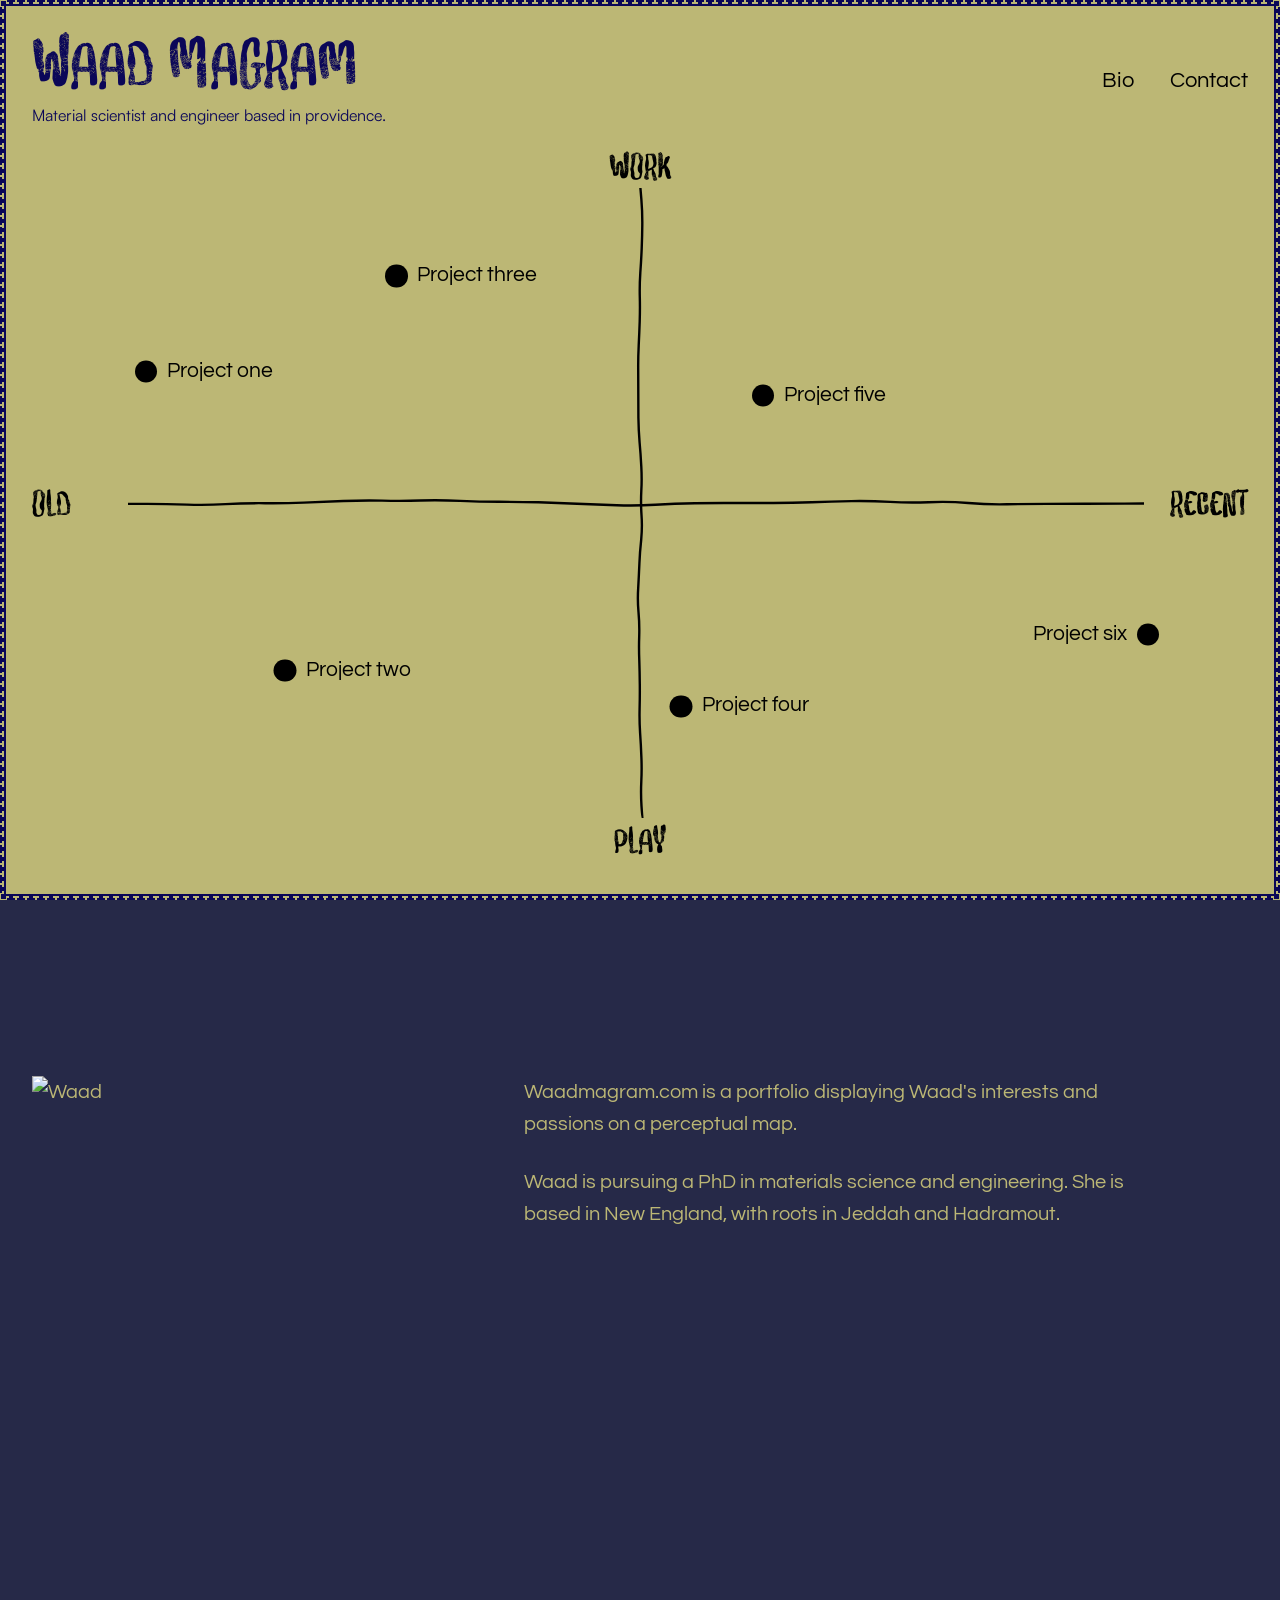
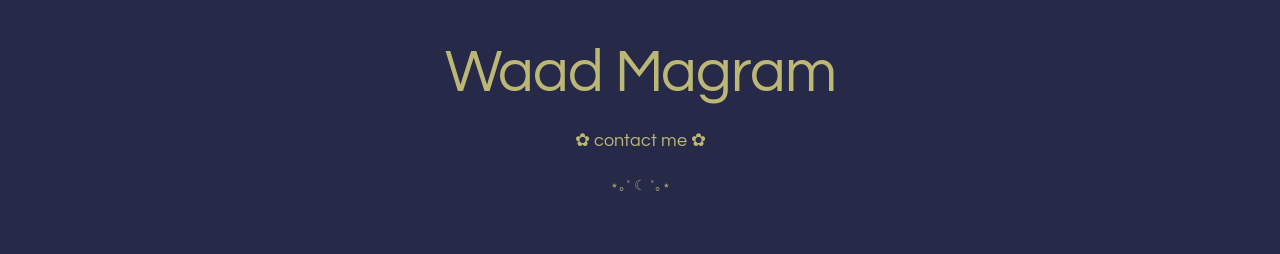
==== index.html @ c4f7b76b "Add files via upload" ====
<!DOCTYPE html>
<html lang="en">
<head>
  <meta charset="utf-8">
  <meta name="viewport" content="width=device-width, initial-scale=1">
  <title>Waad Magram</title>
  <meta name="description" content="Material scientist and engineer based in Providence.">
  <meta name="robots" content="noindex, nofollow">

  <link rel="preconnect" href="https://fonts.googleapis.com">
  <link rel="preconnect" href="https://fonts.gstatic.com" crossorigin>
  <link href="https://fonts.googleapis.com/css2?family=Questrial&display=swap" rel="stylesheet">
  <link rel="stylesheet" href="style.css">
</head>

<body>

  <!-- top -->
  <section class="main" id="top">
    <header>
      <div class="wrap">
        <div>
          <a class="brand" href="#top">Waad Magram</a>
          <p class="tagline">Material scientist and engineer based in providence.</p>
        </div>
        <nav aria-label="Main">
          <a href="#bio">Bio</a>
          <a href="#contact">Contact</a>
        </nav>
      </div>
    </header>

    <div class="wrap chart-wrap">
      <div class="chart" role="group" aria-label="Projects plotted by year and type">
        <span class="axis-label top" aria-hidden="true">work</span>
        <span class="axis-label bottom" aria-hidden="true">play</span>
        <span class="axis-label left" aria-hidden="true">old</span>
        <span class="axis-label right" aria-hidden="true">recent</span>

        <div class="field">
          <!-- x: 0% left, 100% right. y: 0% bottom, 100% top. "flip" puts the label on the left. -->
          <a class="point" href="projects/project-1.html" style="--x: 6%;  --y: 72%;"><span>Project one</span></a>
          <a class="point" href="projects/project-2.html" style="--x: 20%; --y: 22%;"><span>Project two</span></a>
          <a class="point" href="projects/project-3.html" style="--x: 32%; --y: 88%;"><span>Project three</span></a>
          <a class="point" href="projects/project-4.html" style="--x: 60%; --y: 16%;"><span>Project four</span></a>
          <a class="point" href="projects/project-5.html" style="--x: 68%; --y: 68%;"><span>Project five</span></a>
          <a class="point flip" href="projects/project-6.html" style="--x: 96%; --y: 28%;"><span>Project six</span></a>
        </div>
      </div>
    </div>
  </section>

  <!-- bottom -->
  <section class="bio" id="bio">
    <div class="wrap bio-grid">
      <figure>
        <img src="images/portrait-dither.png" alt="Waad">
      </figure>

      <div class="bio-text">
        <p>Waadmagram.com is a portfolio displaying Waad's interests and passions on a perceptual map.</p>
        <p>Waad is pursuing a PhD in materials science and engineering. She is based in New England, with roots in Jeddah and Hadramout.</p>
      </div>
    </div>

    <footer id="contact">
      <p class="sign">Waad Magram</p>
      <p class="contact"><a href="mailto:you@example.com">✿ contact me ✿</a></p>
      <p class="sparkle" aria-hidden="true">⋆｡˚ ☾ ˚｡⋆</p>
    </footer>
  </section>


  <!-- ========== PROJECT BOX ==========
       Each project lives in its own file in the projects folder (projects/project-1.html ...).
       Clicking a point on the map opens that file inside this box. -->
  <dialog class="project-box" id="project-box" aria-label="Project">
    <iframe id="project-frame" title="Project"></iframe>
  </dialog>

  <script>
    const box = document.getElementById('project-box');
    const frame = document.getElementById('project-frame');

    document.querySelectorAll('.point').forEach(link => {
      link.addEventListener('click', e => {
        e.preventDefault();
        frame.src = link.getAttribute('href');
        box.showModal();
      });
    });

    /* close: the x inside the project page, the dark area outside, or Esc */
    window.addEventListener('message', e => { if (e.data === 'close-project') box.close(); });
    box.addEventListener('click', e => { if (e.target === box) box.close(); });
    box.addEventListener('close', () => { frame.src = 'about:blank'; });
  </script>
</body>
</html>
---- style.css ----
/* tagline font: Satoshi (Indian Type Foundry, free via Fontshare) */
@font-face {
  font-family: "Satoshi";
  src: url("fonts/Satoshi-Regular.otf") format("opentype");
  font-display: swap;
}

/* Waad's name font: Artsy Night (Eko Bimantara) */
@font-face {
  font-family: "Artsy Night";
  src: url("fonts/ArtsyNight.otf") format("opentype");
  font-display: swap;
}

:root {
  --paper: #bcb775;   /* notebook green */
  --navy:  #0b0758;   /* border */
  --bio-navy: #262948; /* bottom section */
  --ink:   #000000;   /* text, axes, dots */
  --black: #000000;   /* bio background */
  --bio-text: #bcb775;

  --font: "Questrial", "Helvetica Neue", Arial, sans-serif;
}

*, *::before, *::after { box-sizing: border-box; }
html { scroll-behavior: smooth; }

body {
  margin: 0;
  background: var(--black);
  color: var(--bio-text);
  font-family: var(--font);
  font-size: 1.25rem;
  line-height: 1.6;
  -webkit-font-smoothing: antialiased;
}

a { color: inherit; text-underline-offset: 0.2em; }
:focus-visible { outline: 3px solid currentColor; outline-offset: 4px; }

.wrap { width: min(100% - 3rem, 76rem); margin: 0 auto; }


/* top: green notebook paper */

.main {
  color: var(--ink);
  min-height: 100vh;
  min-height: 100svh;
  display: flex;
  flex-direction: column;

  background: var(--paper);

  /* stitched navy border (delete these two lines for no border) */
  border: 6px solid var(--navy);
  border-image: url("data:image/svg+xml,%3Csvg xmlns='http://www.w3.org/2000/svg' width='22' height='22' fill='%230b0758'%3E%3Crect x='7' y='0' width='8' height='2'/%3E%3Crect x='9' y='2' width='4' height='2'/%3E%3Crect x='6' y='4' width='10' height='2'/%3E%3Crect x='7' y='20' width='8' height='2'/%3E%3Crect x='9' y='18' width='4' height='2'/%3E%3Crect x='6' y='16' width='10' height='2'/%3E%3Crect x='0' y='7' width='2' height='8'/%3E%3Crect x='2' y='9' width='2' height='4'/%3E%3Crect x='4' y='6' width='2' height='10'/%3E%3Crect x='20' y='7' width='2' height='8'/%3E%3Crect x='18' y='9' width='2' height='4'/%3E%3Crect x='16' y='6' width='2' height='10'/%3E%3Crect x='1' y='1' width='5' height='5'/%3E%3Crect x='16' y='1' width='5' height='5'/%3E%3Crect x='1' y='16' width='5' height='5'/%3E%3Crect x='16' y='16' width='5' height='5'/%3E%3C/svg%3E") 6 round;
}

header { padding: 1.75rem 0 1rem; }
header .wrap {
  display: flex;
  justify-content: space-between;
  align-items: baseline;
  flex-wrap: wrap;
  gap: 1.5rem;
}

.brand { font-size: 2.75rem; line-height: 1.1; letter-spacing: -0.01em; text-decoration: none; }
.tagline { margin: 0.35rem 0 0; font-size: 1rem; }

nav { display: flex; gap: 2.25rem; font-size: 1.375rem; }
nav a { text-decoration: none; }
nav a:hover { text-decoration: underline; }

.chart-wrap { flex: 1; display: flex; padding: 0.5rem 0 2.5rem; }
.chart { position: relative; flex: 1; min-height: 32rem; }

/* the two axes */
.chart::before,
.chart::after {
  content: "";
  position: absolute;
  background: var(--ink);
}
.chart::before { left: 6rem; right: 6.5rem; top: 50%; height: 2px; margin-top: -1px; }
.chart::after  { top: 2.25rem; bottom: 2.25rem; left: 50%; width: 2px; margin-left: -1px; }

.axis-label {
  position: absolute;
  font-size: 1.5rem;
  line-height: 1;
  -webkit-text-stroke: 0.5px currentColor;   /* makes them look bold */
}
.axis-label.top    { top: 0;    left: 50%; transform: translateX(-50%); }
.axis-label.bottom { bottom: 0; left: 50%; transform: translateX(-50%); }
.axis-label.left   { left: 0;   top: 50%;  transform: translateY(-50%); }
.axis-label.right  { right: 0;  top: 50%;  transform: translateY(-50%); }

.field { position: absolute; inset: 3.25rem 7rem; z-index: 1; }

.point {
  position: absolute;
  left: var(--x);
  bottom: var(--y);
  transform: translate(-50%, 50%);
  display: flex;
  align-items: center;
  gap: 0.6rem;
  text-decoration: none;
  font-size: 1.3rem;
  line-height: 1.2;
  white-space: nowrap;
}
.point::before {
  content: "";
  flex: none;
  width: 1.4rem;
  height: 1.4rem;
  border-radius: 50%;
  background: var(--ink);
  transition: transform 0.15s;
}
.point:hover::before, .point:focus-visible::before { transform: scale(1.35); }
.point:hover span, .point:focus-visible span { text-decoration: underline; }
.point.flip { flex-direction: row-reverse; }


/* bottom: bio */

.bio { padding: 4.5rem 0 3.5rem; }

.bio-grid {
  display: grid;
  grid-template-columns: 1fr 1.6fr;
  gap: 2.5rem;
  align-items: start;
}

figure { margin: 0; }
figure img {
  display: block;
  width: 100%;
  aspect-ratio: 9 / 10;
  object-fit: cover;
}

.bio-text p { max-width: 40rem; margin: 0 0 1.6rem; }

footer { text-align: center; margin-top: 4rem; }
footer p { margin: 0; }
.sign { font-size: clamp(2.5rem, 5vw, 3.75rem); line-height: 1; letter-spacing: -0.02em; }
.contact { margin-top: 1.5rem; font-size: 1.125rem; }
.contact a { text-decoration: none; }
.contact a:hover { text-decoration: underline; }
.sparkle { margin-top: 1.25rem; font-size: 0.875rem; opacity: 0.8; }


/* phones */
@media (max-width: 720px) {
  .brand { font-size: 2.25rem; }
  .tagline { font-size: 0.95rem; }
  nav { font-size: 1.15rem; }
  .axis-label { font-size: 1.15rem; }
  .point { font-size: 0.95rem; }
  .point::before { width: 1.1rem; height: 1.1rem; }
  .chart::before { left: 3.5rem; right: 4.25rem; }
  .field { inset: 2.75rem 3.5rem; }
  .bio-grid { grid-template-columns: 1fr; }
  figure { max-width: 22rem; }
}

@media (prefers-reduced-motion: reduce) {
  html { scroll-behavior: auto; }
  .point::before { transition: none; }
}

/* name and tagline in navy */
.brand, .tagline { color: var(--navy); }

/* name in Artsy Night */
.brand { font-family: "Artsy Night", var(--font); font-size: 3.25rem; letter-spacing: 0; }
@media (max-width: 720px) { .brand { font-size: 2.6rem; } }

/* tagline in Satoshi */
.tagline { font-family: "Satoshi", var(--font); }

/* hand-drawn axes */
.chart::before,
.chart::after { background: no-repeat center / 100% 100%; }
.chart::before { height: 12px; margin-top: -6px;
  background-image: url("data:image/svg+xml,%3Csvg xmlns='http://www.w3.org/2000/svg' viewBox='0 0 1000 12' preserveAspectRatio='none'%3E%3Cpath d='M0 6.9 Q0 6.9 19 6.9 Q38 6.9 58 7.6 Q77 8.3 96 7.1 Q115 6.0 135 6.2 Q154 6.4 173 5.6 Q192 4.9 212 4.0 Q231 3.2 250 3.6 Q269 4.1 288 3.5 Q308 3.0 327 3.9 Q346 4.8 365 4.8 Q385 4.8 404 5.3 Q423 5.9 442 6.7 Q462 7.5 481 8.2 Q500 8.9 519 7.7 Q538 6.4 558 6.2 Q577 5.9 596 6.0 Q615 6.0 635 6.0 Q654 6.0 673 5.2 Q692 4.4 712 4.1 Q731 3.8 750 4.9 Q769 6.0 788 5.2 Q808 4.3 827 6.0 Q846 7.7 865 7.3 Q885 6.9 904 6.9 Q923 6.9 942 6.8 Q962 6.7 981 6.6 T1000 6.5' fill='none' stroke='%23000' stroke-width='2.4' stroke-linecap='round' vector-effect='non-scaling-stroke'/%3E%3C/svg%3E"); }
.chart::after { width: 12px; margin-left: -6px;
  background-image: url("data:image/svg+xml,%3Csvg xmlns='http://www.w3.org/2000/svg' viewBox='0 0 12 1000' preserveAspectRatio='none'%3E%3Cpath d='M0 6.4 Q0 6.4 19 7.4 Q38 8.4 58 8.3 Q77 8.2 96 7.7 Q115 7.2 135 6.3 Q154 5.5 173 5.8 Q192 6.1 212 5.7 Q231 5.3 250 4.7 Q269 4.1 288 4.2 Q308 4.3 327 4.3 Q346 4.3 365 4.4 Q385 4.6 404 5.6 Q423 6.7 442 7.3 Q462 8.0 481 7.3 Q500 6.7 519 7.5 Q538 8.4 558 7.2 Q577 5.9 596 5.4 Q615 4.9 635 4.2 Q654 3.4 673 4.5 Q692 5.6 712 5.2 Q731 4.8 750 5.3 Q769 5.7 788 5.8 Q808 5.9 827 5.6 Q846 5.3 865 6.1 Q885 7.0 904 7.4 Q923 7.9 942 7.3 Q962 6.7 981 7.5 T1000 8.4' transform='matrix%280 1 1 0 0 0%29' fill='none' stroke='%23000' stroke-width='2.4' stroke-linecap='round' vector-effect='non-scaling-stroke'/%3E%3C/svg%3E"); }

/* axis labels in Artsy Night, like the name */
.axis-label { font-family: "Artsy Night", var(--font); -webkit-text-stroke: 0; font-size: 1.75rem; }
@media (max-width: 720px) { .axis-label { font-size: 1.35rem; } }

/* ===== bottom section: solid navy with a dithered fade at the top ===== */
.bio {
  background: var(--bio-navy) url("images/navy-fade.png") top left / auto 140px repeat-x;
  image-rendering: pixelated;
  padding-top: 11rem;
  color: var(--paper);
}
.bio img { image-rendering: auto; }


/* ===== project box (shows project-N.html when a point on the map is clicked) ===== */
dialog.project-box {
  width: min(100% - 2rem, 68rem);
  height: 88vh;
  padding: 0;
  border: 2px solid var(--navy);
  background: var(--paper);
  overflow: hidden;
}
dialog.project-box::backdrop { background: rgba(38, 41, 72, 0.65); }
dialog.project-box iframe { display: block; width: 100%; height: 100%; border: 0; }
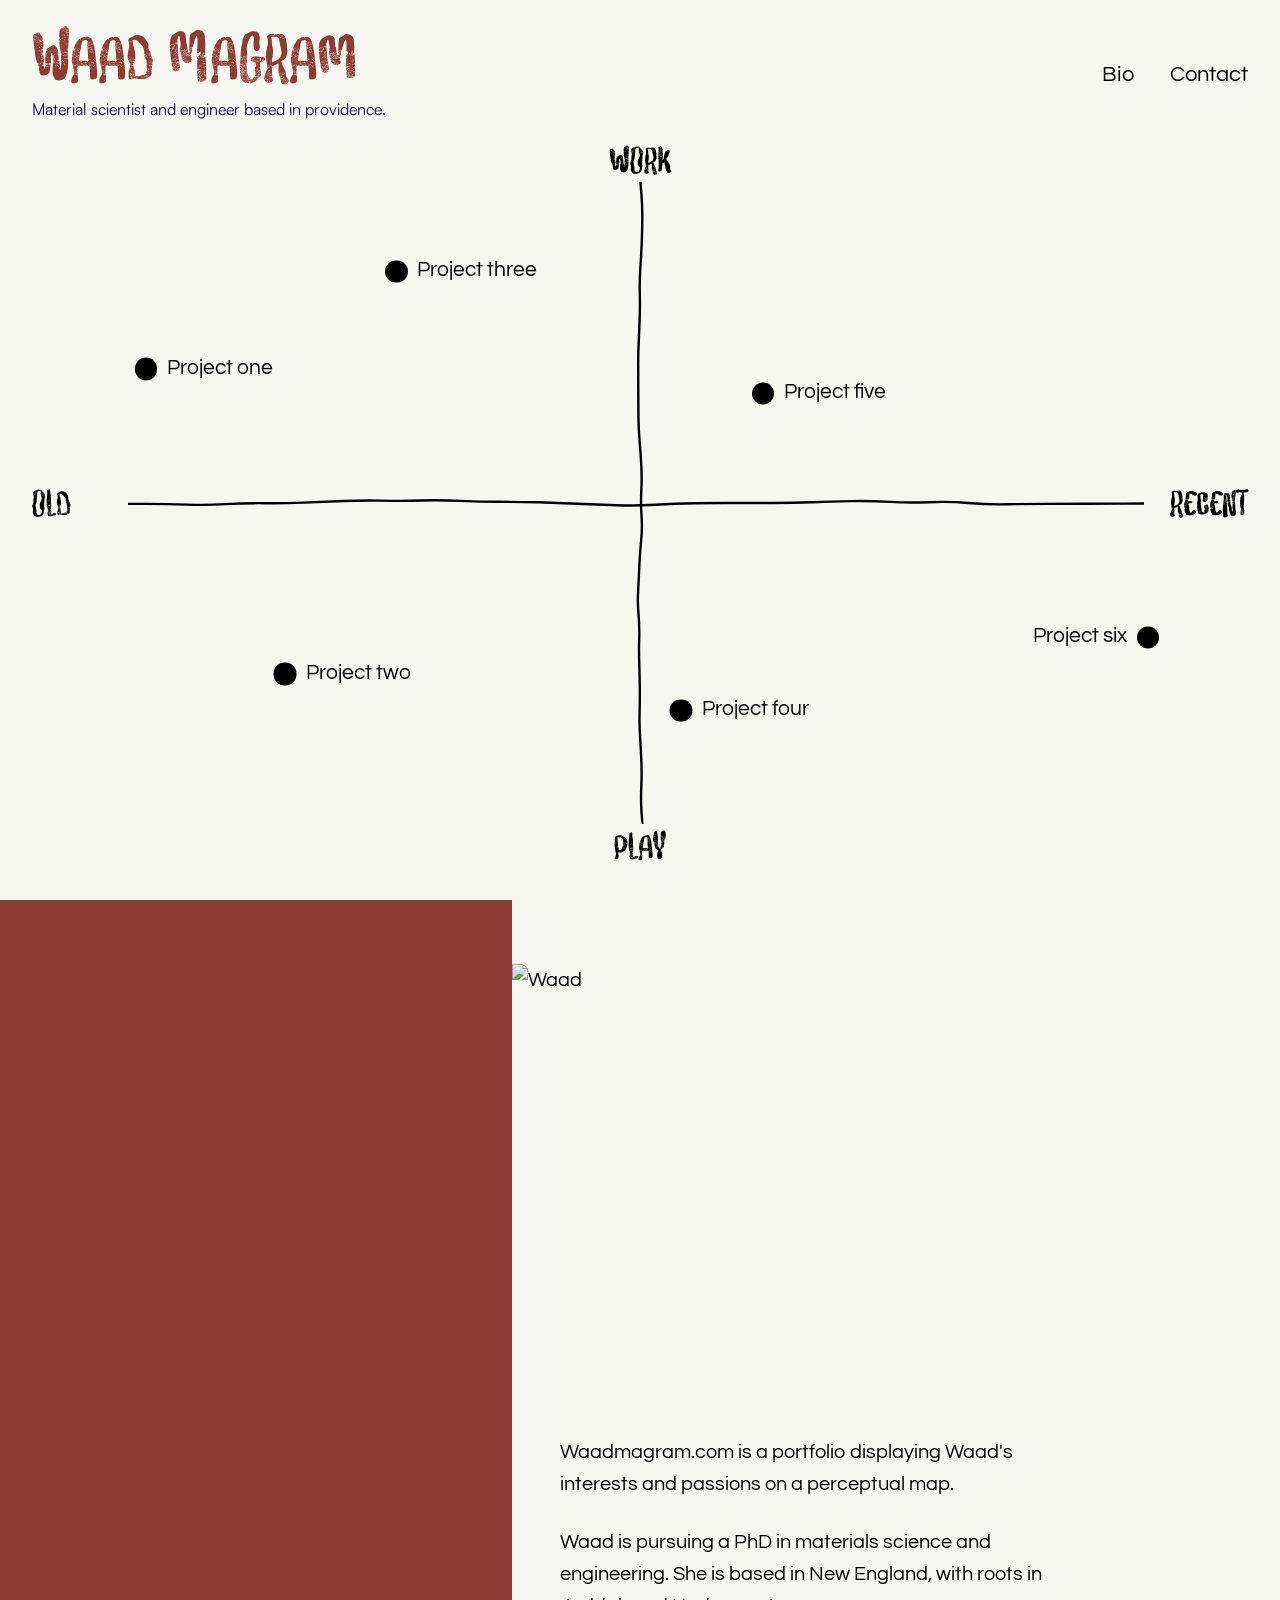
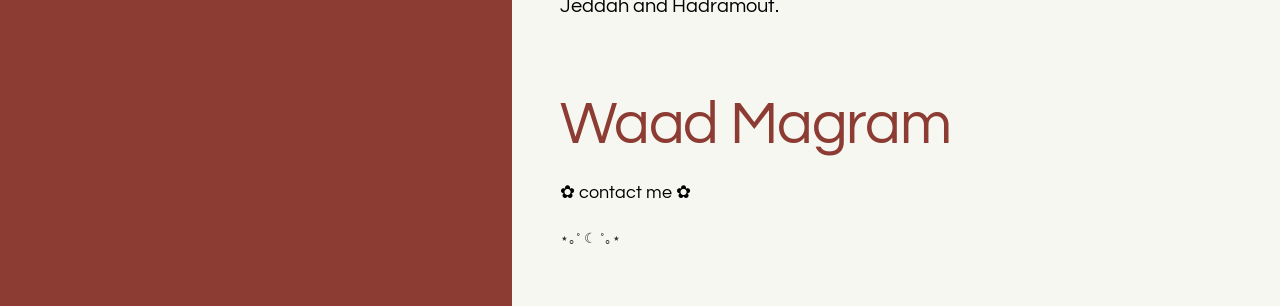
==== commit f8483fdd: "Add files via upload" ====
--- a/index.html
+++ b/index.html
@@ -54,7 +54,7 @@
   <section class="bio" id="bio">
     <div class="wrap bio-grid">
       <figure>
-        <img src="images/portrait-dither.png" alt="Waad">
+        <img src="images/portrait.jpg" alt="Waad">
       </figure>
 
       <div class="bio-text">
--- a/style.css
+++ b/style.css
@@ -13,9 +13,10 @@
 }
 
 :root {
-  --paper: #bcb775;   /* notebook green */
+  --paper: #f7f7f2;   /* background */
+  --name:  #8c3c32;   /* name */
   --navy:  #0b0758;   /* border */
-  --bio-navy: #262948; /* bottom section */
+  --bio-navy: #8c3c32; /* bottom section */
   --ink:   #000000;   /* text, axes, dots */
   --black: #000000;   /* bio background */
   --bio-text: #bcb775;
@@ -42,7 +43,7 @@
 .wrap { width: min(100% - 3rem, 76rem); margin: 0 auto; }
 
 
-/* top: green notebook paper */
+/* top: the map */
 
 .main {
   color: var(--ink);
@@ -53,9 +54,6 @@
 
   background: var(--paper);
 
-  /* stitched navy border (delete these two lines for no border) */
-  border: 6px solid var(--navy);
-  border-image: url("data:image/svg+xml,%3Csvg xmlns='http://www.w3.org/2000/svg' width='22' height='22' fill='%230b0758'%3E%3Crect x='7' y='0' width='8' height='2'/%3E%3Crect x='9' y='2' width='4' height='2'/%3E%3Crect x='6' y='4' width='10' height='2'/%3E%3Crect x='7' y='20' width='8' height='2'/%3E%3Crect x='9' y='18' width='4' height='2'/%3E%3Crect x='6' y='16' width='10' height='2'/%3E%3Crect x='0' y='7' width='2' height='8'/%3E%3Crect x='2' y='9' width='2' height='4'/%3E%3Crect x='4' y='6' width='2' height='10'/%3E%3Crect x='20' y='7' width='2' height='8'/%3E%3Crect x='18' y='9' width='2' height='4'/%3E%3Crect x='16' y='6' width='2' height='10'/%3E%3Crect x='1' y='1' width='5' height='5'/%3E%3Crect x='16' y='1' width='5' height='5'/%3E%3Crect x='1' y='16' width='5' height='5'/%3E%3Crect x='16' y='16' width='5' height='5'/%3E%3C/svg%3E") 6 round;
 }
 
 header { padding: 1.75rem 0 1rem; }
@@ -198,14 +196,28 @@
 .axis-label { font-family: "Artsy Night", var(--font); -webkit-text-stroke: 0; font-size: 1.75rem; }
 @media (max-width: 720px) { .axis-label { font-size: 1.35rem; } }
 
-/* ===== bottom section: solid navy with a dithered fade at the top ===== */
+/* ===== bottom section: red block on the left, photo and text on off-white ===== */
 .bio {
-  background: var(--bio-navy) url("images/navy-fade.png") top left / auto 140px repeat-x;
-  image-rendering: pixelated;
-  padding-top: 11rem;
-  color: var(--paper);
-}
-.bio img { image-rendering: auto; }
+  background: linear-gradient(to right, var(--bio-navy) 0 40%, var(--paper) 40%);
+  color: var(--ink);
+  padding: 4rem 3rem 3.5rem 40%;
+}
+.bio-text, .bio footer { padding-left: 3rem; }
+.bio .wrap { width: auto; margin: 0; }
+.bio-grid { grid-template-columns: minmax(0, 1fr); gap: 2rem; max-width: 36rem; }
+.bio figure { max-width: 22rem; }
+.bio figure img { aspect-ratio: 4 / 5; }
+.bio footer { text-align: left; margin-top: 3rem; }
+.bio .sign { color: var(--name); }
+
+@media (max-width: 720px) {
+  .bio {
+    background: linear-gradient(to bottom, var(--bio-navy) 0 9rem, var(--paper) 9rem);
+    padding: 9rem 1.5rem 3rem;
+  }
+  .bio-text, .bio footer { padding-left: 0; }
+  .bio figure { margin-inline: -1.5rem; max-width: none; }
+}
 
 
 /* ===== project box (shows project-N.html when a point on the map is clicked) ===== */
@@ -219,3 +231,6 @@
 }
 dialog.project-box::backdrop { background: rgba(38, 41, 72, 0.65); }
 dialog.project-box iframe { display: block; width: 100%; height: 100%; border: 0; }
+
+/* name color */
+.brand { color: var(--name); }
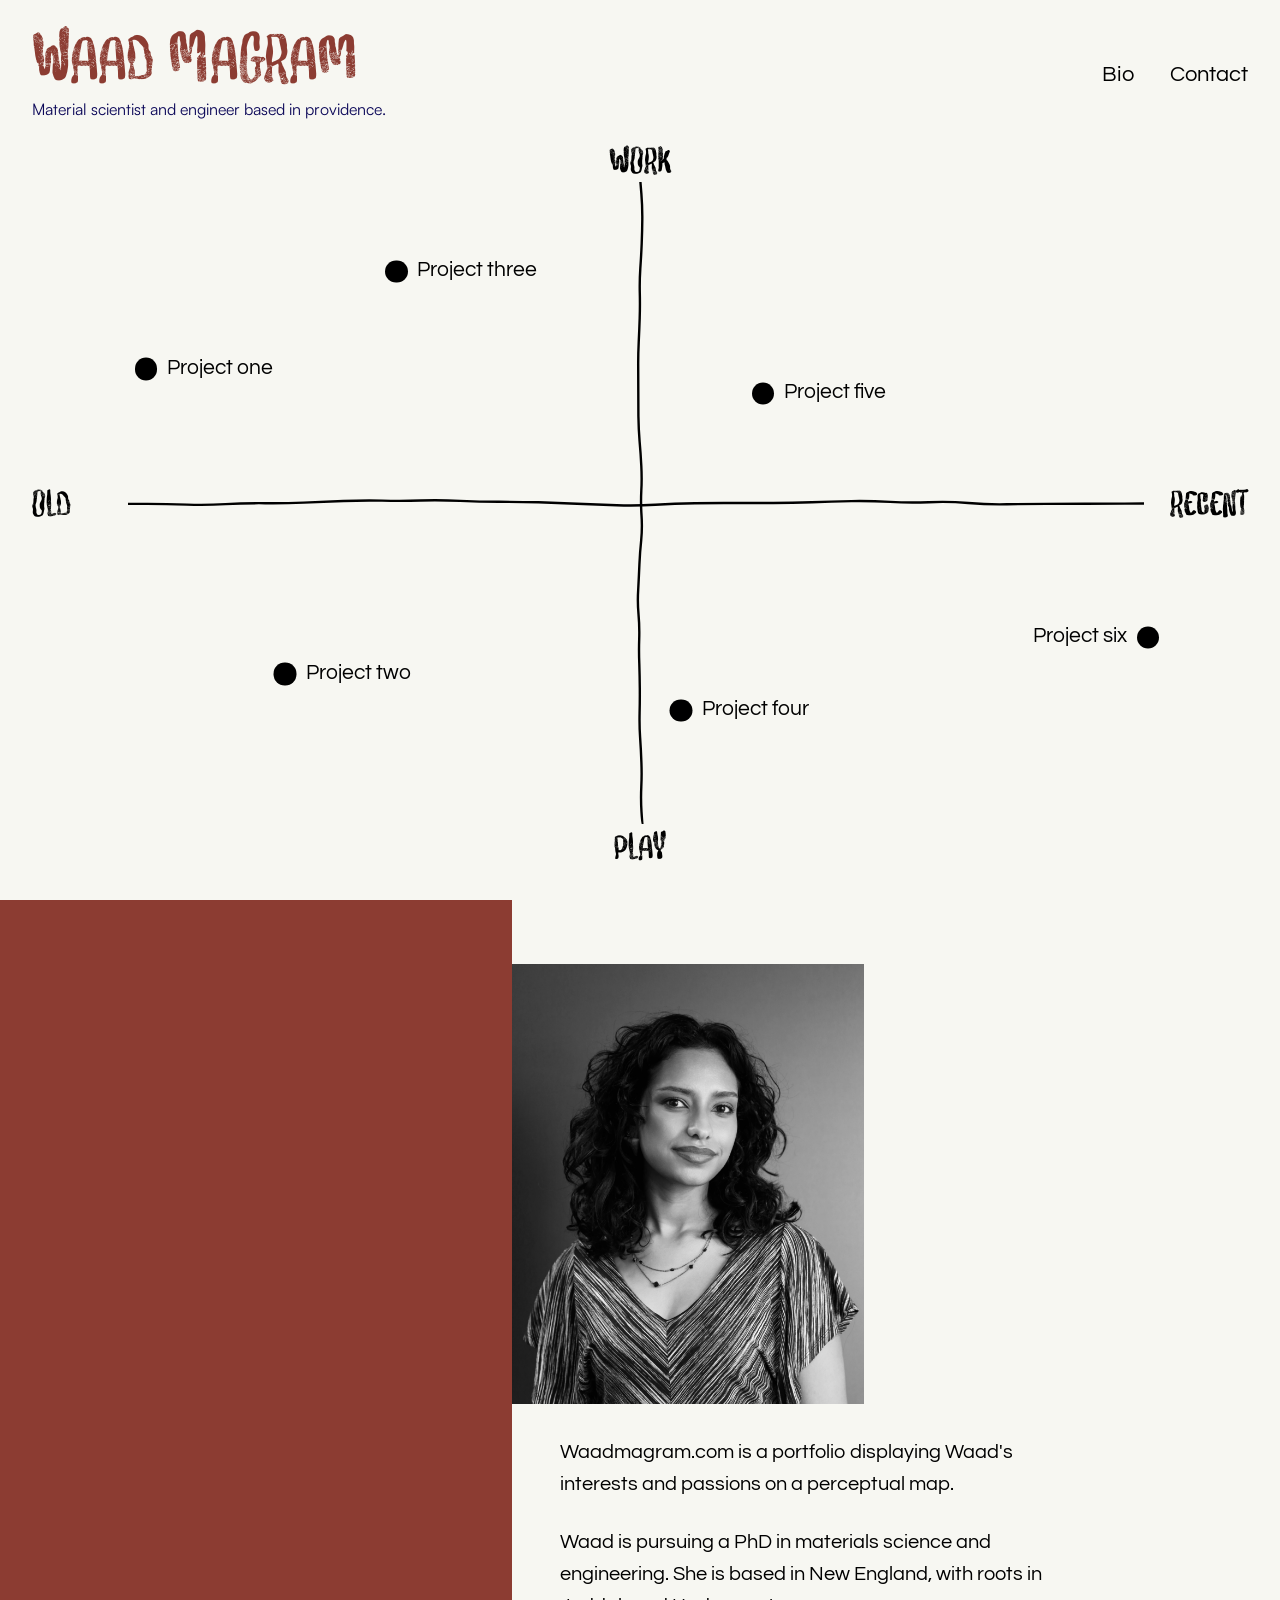
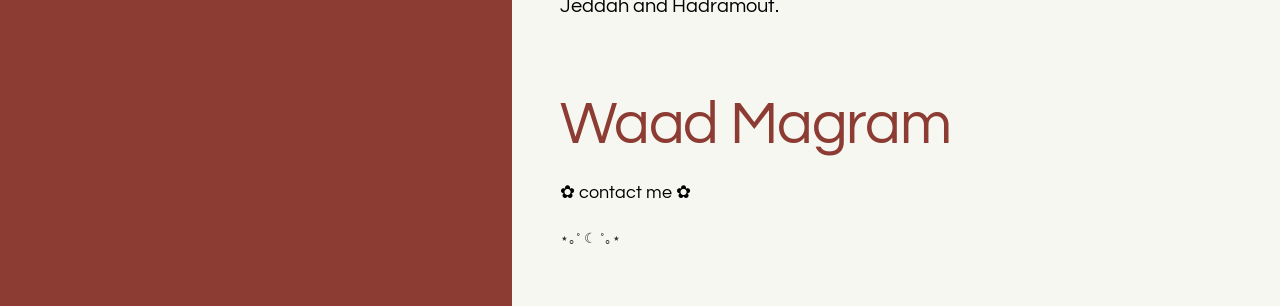
==== commit 9cec16f7: "Update index.html" ====
--- a/index.html
+++ b/index.html
@@ -54,7 +54,7 @@
   <section class="bio" id="bio">
     <div class="wrap bio-grid">
       <figure>
-        <img src="images/portrait.jpg" alt="Waad">
+        <img src="portrait.jpg" alt="Waad">
       </figure>
 
       <div class="bio-text">
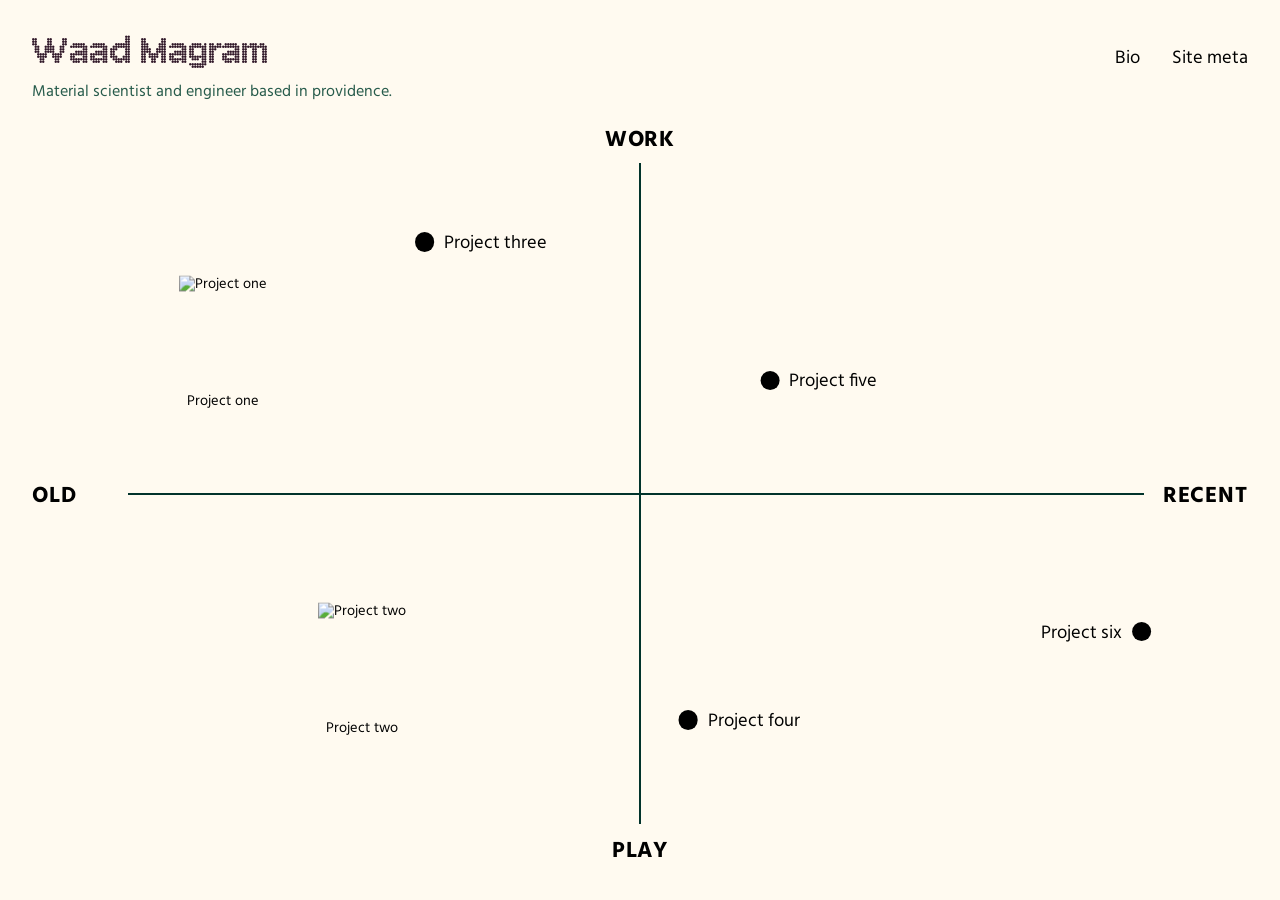
==== commit 639cae6c: "Add files via upload" ====
--- a/index.html
+++ b/index.html
@@ -4,76 +4,57 @@
   <meta charset="utf-8">
   <meta name="viewport" content="width=device-width, initial-scale=1">
   <title>Waad Magram</title>
-  <meta name="description" content="Material scientist and engineer based in Providence.">
   <meta name="robots" content="noindex, nofollow">
-
-  <link rel="preconnect" href="https://fonts.googleapis.com">
-  <link rel="preconnect" href="https://fonts.gstatic.com" crossorigin>
-  <link href="https://fonts.googleapis.com/css2?family=Questrial&display=swap" rel="stylesheet">
   <link rel="stylesheet" href="style.css">
 </head>
 
-<body>
+<body class="map-page">
+  <header>
+    <div class="wrap">
+      <div>
+        <a class="brand" href="index.html">Waad Magram</a>
+        <p class="tagline">Material scientist and engineer based in providence.</p>
+      </div>
+      <nav aria-label="Main">
+        <a href="bio.html">Bio</a>
+        <a href="site-meta.html">Site meta</a>
+      </nav>
+    </div>
+  </header>
 
-  <!-- top -->
-  <section class="main" id="top">
-    <header>
-      <div class="wrap">
-        <div>
-          <a class="brand" href="#top">Waad Magram</a>
-          <p class="tagline">Material scientist and engineer based in providence.</p>
-        </div>
-        <nav aria-label="Main">
-          <a href="#bio">Bio</a>
-          <a href="#contact">Contact</a>
-        </nav>
-      </div>
-    </header>
-
+  <main class="main">
     <div class="wrap chart-wrap">
-      <div class="chart" role="group" aria-label="Projects plotted by year and type">
+      <div class="chart" role="group" aria-label="Projects plotted by time and by work or play">
         <span class="axis-label top" aria-hidden="true">work</span>
         <span class="axis-label bottom" aria-hidden="true">play</span>
         <span class="axis-label left" aria-hidden="true">old</span>
         <span class="axis-label right" aria-hidden="true">recent</span>
 
         <div class="field">
-          <!-- x: 0% left, 100% right. y: 0% bottom, 100% top. "flip" puts the label on the left. -->
-          <a class="point" href="projects/project-1.html" style="--x: 6%;  --y: 72%;"><span>Project one</span></a>
-          <a class="point" href="projects/project-2.html" style="--x: 20%; --y: 22%;"><span>Project two</span></a>
-          <a class="point" href="projects/project-3.html" style="--x: 32%; --y: 88%;"><span>Project three</span></a>
-          <a class="point" href="projects/project-4.html" style="--x: 60%; --y: 16%;"><span>Project four</span></a>
+          <!--
+            Move a project with --x and --y.
+            --x: 0% left (old), 100% right (recent).  --y: 0% bottom (play), 100% top (work).
+            "thumb" shows a picture. Without it, the project shows as a dot with its name.
+            "flip" puts a dot's name on the left side.
+          -->
+          <a class="point thumb" href="projects/project-1.html" style="--x: 8%;  --y: 74%;">
+            <img src="landingpage_images/project-1.png" alt="Project one">
+            <span>Project one</span>
+          </a>
+          <a class="point thumb" href="projects/project-2.html" style="--x: 22%; --y: 22%;">
+            <img src="landingpage_images/project-2.png" alt="Project two">
+            <span>Project two</span>
+          </a>
+          <a class="point" href="projects/project-3.html" style="--x: 34%; --y: 90%;"><span>Project three</span></a>
+          <a class="point" href="projects/project-4.html" style="--x: 60%; --y: 14%;"><span>Project four</span></a>
           <a class="point" href="projects/project-5.html" style="--x: 68%; --y: 68%;"><span>Project five</span></a>
           <a class="point flip" href="projects/project-6.html" style="--x: 96%; --y: 28%;"><span>Project six</span></a>
         </div>
       </div>
     </div>
-  </section>
+  </main>
 
-  <!-- bottom -->
-  <section class="bio" id="bio">
-    <div class="wrap bio-grid">
-      <figure>
-        <img src="portrait.jpg" alt="Waad">
-      </figure>
-
-      <div class="bio-text">
-        <p>Waadmagram.com is a portfolio displaying Waad's interests and passions on a perceptual map.</p>
-        <p>Waad is pursuing a PhD in materials science and engineering. She is based in New England, with roots in Jeddah and Hadramout.</p>
-      </div>
-    </div>
-
-    <footer id="contact">
-      <p class="sign">Waad Magram</p>
-      <p class="contact"><a href="mailto:you@example.com">✿ contact me ✿</a></p>
-      <p class="sparkle" aria-hidden="true">⋆｡˚ ☾ ˚｡⋆</p>
-    </footer>
-  </section>
-
-
-  <!-- ========== PROJECT BOX ==========
-       Each project lives in its own file in the projects folder (projects/project-1.html ...).
-       Clicking a point on the map opens that file inside this box. -->
+  <!-- the box a project opens in -->
   <dialog class="project-box" id="project-box" aria-label="Project">
     <iframe id="project-frame" title="Project"></iframe>
   </dialog>
@@ -90,7 +71,7 @@
       });
     });
 
-    /* close: the x inside the project page, the dark area outside, or Esc */
+    /* close with the x inside the project, the dark area outside, or Esc */
     window.addEventListener('message', e => { if (e.data === 'close-project') box.close(); });
     box.addEventListener('click', e => { if (e.target === box) box.close(); });
     box.addEventListener('close', () => { frame.src = 'about:blank'; });
--- a/style.css
+++ b/style.css
@@ -1,61 +1,53 @@
-/* tagline font: Satoshi (Indian Type Foundry, free via Fontshare) */
-@font-face {
-  font-family: "Satoshi";
-  src: url("fonts/Satoshi-Regular.otf") format("opentype");
+/* ===== fonts ===== */
+@font-face {                       /* your name */
+  font-family: "Array";
+  src: url("fonts/array/Array-Regular.woff2") format("woff2");
   font-display: swap;
 }
-
-/* Waad's name font: Artsy Night (Eko Bimantara) */
-@font-face {
-  font-family: "Artsy Night";
-  src: url("fonts/ArtsyNight.otf") format("opentype");
+@font-face {                       /* all other text */
+  font-family: "Hind";
+  src: url("fonts/hind/Hind-Regular.woff2") format("woff2");
+  font-weight: 400;
   font-display: swap;
 }
-
+@font-face {                       /* axis labels */
+  font-family: "Hind";
+  src: url("fonts/hind/Hind-Bold.woff2") format("woff2");
+  font-weight: 700;
+  font-display: swap;
+}
+
+/* ===== colors ===== */
 :root {
-  --paper: #f7f7f2;   /* background */
-  --name:  #8c3c32;   /* name */
-  --navy:  #0b0758;   /* border */
-  --bio-navy: #8c3c32; /* bottom section */
-  --ink:   #000000;   /* text, axes, dots */
-  --black: #000000;   /* bio background */
-  --bio-text: #bcb775;
-
-  --font: "Questrial", "Helvetica Neue", Arial, sans-serif;
+  --paper:   #fffaf0;   /* background */
+  --name:    #301728;   /* your name (Aubergine Gleam) */
+  --tagline: #275b4b;   /* tagline */
+  --axis:    #01332b;   /* axis lines (Minty Emerald) */
+  --ink:     #000000;   /* text and dots */
+  --block:   #301728;   /* bio sidebar */
+
+  --font: "Hind", "Helvetica Neue", Arial, sans-serif;
+  --name-font: "Array", "Helvetica Neue", Arial, sans-serif;
 }
 
 *, *::before, *::after { box-sizing: border-box; }
-html { scroll-behavior: smooth; }
 
 body {
   margin: 0;
-  background: var(--black);
-  color: var(--bio-text);
+  background: var(--paper);
+  color: var(--ink);
   font-family: var(--font);
-  font-size: 1.25rem;
+  font-size: 1.2rem;
   line-height: 1.6;
   -webkit-font-smoothing: antialiased;
 }
-
 a { color: inherit; text-underline-offset: 0.2em; }
-:focus-visible { outline: 3px solid currentColor; outline-offset: 4px; }
+:focus-visible { outline: 2px solid currentColor; outline-offset: 4px; }
 
 .wrap { width: min(100% - 3rem, 76rem); margin: 0 auto; }
 
 
-/* top: the map */
-
-.main {
-  color: var(--ink);
-  min-height: 100vh;
-  min-height: 100svh;
-  display: flex;
-  flex-direction: column;
-
-  background: var(--paper);
-
-}
-
+/* ===== header (same on every page) ===== */
 header { padding: 1.75rem 0 1rem; }
 header .wrap {
   display: flex;
@@ -64,32 +56,45 @@
   flex-wrap: wrap;
   gap: 1.5rem;
 }
-
-.brand { font-size: 2.75rem; line-height: 1.1; letter-spacing: -0.01em; text-decoration: none; }
-.tagline { margin: 0.35rem 0 0; font-size: 1rem; }
-
-nav { display: flex; gap: 2.25rem; font-size: 1.375rem; }
+.brand {
+  font-family: var(--name-font);
+  font-size: 2.5rem;
+  line-height: 1.1;
+  color: var(--name);
+  text-decoration: none;
+}
+.tagline { margin: 0.35rem 0 0; font-size: 1rem; color: var(--tagline); }
+
+nav { display: flex; gap: 2rem; font-size: 1.15rem; }
 nav a { text-decoration: none; }
-nav a:hover { text-decoration: underline; }
+nav a:hover, nav a[aria-current="page"] { text-decoration: underline; }
+
+
+/* ===== the map (index.html) ===== */
+/* the map fills exactly one screen under the header */
+.map-page { min-height: 100vh; min-height: 100svh; display: flex; flex-direction: column; }
+.main { flex: 1; display: flex; flex-direction: column; }
 
 .chart-wrap { flex: 1; display: flex; padding: 0.5rem 0 2.5rem; }
-.chart { position: relative; flex: 1; min-height: 32rem; }
-
-/* the two axes */
+.chart { position: relative; flex: 1; min-height: 30rem; }
+
+/* the two axes: straight lines */
 .chart::before,
 .chart::after {
   content: "";
   position: absolute;
-  background: var(--ink);
+  background: var(--axis);
 }
 .chart::before { left: 6rem; right: 6.5rem; top: 50%; height: 2px; margin-top: -1px; }
 .chart::after  { top: 2.25rem; bottom: 2.25rem; left: 50%; width: 2px; margin-left: -1px; }
 
 .axis-label {
   position: absolute;
-  font-size: 1.5rem;
+  font-weight: 700;
+  font-size: 1.4rem;
   line-height: 1;
-  -webkit-text-stroke: 0.5px currentColor;   /* makes them look bold */
+  text-transform: uppercase;
+  letter-spacing: 0.04em;
 }
 .axis-label.top    { top: 0;    left: 50%; transform: translateX(-50%); }
 .axis-label.bottom { bottom: 0; left: 50%; transform: translateX(-50%); }
@@ -98,6 +103,7 @@
 
 .field { position: absolute; inset: 3.25rem 7rem; z-index: 1; }
 
+/* a point on the map: a dot with a name */
 .point {
   position: absolute;
   left: var(--x);
@@ -107,15 +113,15 @@
   align-items: center;
   gap: 0.6rem;
   text-decoration: none;
-  font-size: 1.3rem;
+  font-size: 1.15rem;
   line-height: 1.2;
   white-space: nowrap;
 }
 .point::before {
   content: "";
   flex: none;
-  width: 1.4rem;
-  height: 1.4rem;
+  width: 1.2rem;
+  height: 1.2rem;
   border-radius: 50%;
   background: var(--ink);
   transition: transform 0.15s;
@@ -124,113 +130,81 @@
 .point:hover span, .point:focus-visible span { text-decoration: underline; }
 .point.flip { flex-direction: row-reverse; }
 
-
-/* bottom: bio */
-
-.bio { padding: 4.5rem 0 3.5rem; }
-
-.bio-grid {
-  display: grid;
-  grid-template-columns: 1fr 1.6fr;
-  gap: 2.5rem;
-  align-items: start;
-}
-
-figure { margin: 0; }
-figure img {
+/* a point shown as a small picture instead of a dot */
+.point.thumb { flex-direction: column; gap: 0.35rem; font-size: 0.9rem; }
+.point.thumb::before { display: none; }
+.point.thumb img {
   display: block;
-  width: 100%;
-  aspect-ratio: 9 / 10;
-  object-fit: cover;
-}
-
-.bio-text p { max-width: 40rem; margin: 0 0 1.6rem; }
-
-footer { text-align: center; margin-top: 4rem; }
-footer p { margin: 0; }
-.sign { font-size: clamp(2.5rem, 5vw, 3.75rem); line-height: 1; letter-spacing: -0.02em; }
-.contact { margin-top: 1.5rem; font-size: 1.125rem; }
-.contact a { text-decoration: none; }
-.contact a:hover { text-decoration: underline; }
-.sparkle { margin-top: 1.25rem; font-size: 0.875rem; opacity: 0.8; }
-
-
-/* phones */
-@media (max-width: 720px) {
-  .brand { font-size: 2.25rem; }
-  .tagline { font-size: 0.95rem; }
-  nav { font-size: 1.15rem; }
-  .axis-label { font-size: 1.15rem; }
-  .point { font-size: 0.95rem; }
-  .point::before { width: 1.1rem; height: 1.1rem; }
-  .chart::before { left: 3.5rem; right: 4.25rem; }
-  .field { inset: 2.75rem 3.5rem; }
-  .bio-grid { grid-template-columns: 1fr; }
-  figure { max-width: 22rem; }
-}
-
-@media (prefers-reduced-motion: reduce) {
-  html { scroll-behavior: auto; }
-  .point::before { transition: none; }
-}
-
-/* name and tagline in navy */
-.brand, .tagline { color: var(--navy); }
-
-/* name in Artsy Night */
-.brand { font-family: "Artsy Night", var(--font); font-size: 3.25rem; letter-spacing: 0; }
-@media (max-width: 720px) { .brand { font-size: 2.6rem; } }
-
-/* tagline in Satoshi */
-.tagline { font-family: "Satoshi", var(--font); }
-
-/* hand-drawn axes */
-.chart::before,
-.chart::after { background: no-repeat center / 100% 100%; }
-.chart::before { height: 12px; margin-top: -6px;
-  background-image: url("data:image/svg+xml,%3Csvg xmlns='http://www.w3.org/2000/svg' viewBox='0 0 1000 12' preserveAspectRatio='none'%3E%3Cpath d='M0 6.9 Q0 6.9 19 6.9 Q38 6.9 58 7.6 Q77 8.3 96 7.1 Q115 6.0 135 6.2 Q154 6.4 173 5.6 Q192 4.9 212 4.0 Q231 3.2 250 3.6 Q269 4.1 288 3.5 Q308 3.0 327 3.9 Q346 4.8 365 4.8 Q385 4.8 404 5.3 Q423 5.9 442 6.7 Q462 7.5 481 8.2 Q500 8.9 519 7.7 Q538 6.4 558 6.2 Q577 5.9 596 6.0 Q615 6.0 635 6.0 Q654 6.0 673 5.2 Q692 4.4 712 4.1 Q731 3.8 750 4.9 Q769 6.0 788 5.2 Q808 4.3 827 6.0 Q846 7.7 865 7.3 Q885 6.9 904 6.9 Q923 6.9 942 6.8 Q962 6.7 981 6.6 T1000 6.5' fill='none' stroke='%23000' stroke-width='2.4' stroke-linecap='round' vector-effect='non-scaling-stroke'/%3E%3C/svg%3E"); }
-.chart::after { width: 12px; margin-left: -6px;
-  background-image: url("data:image/svg+xml,%3Csvg xmlns='http://www.w3.org/2000/svg' viewBox='0 0 12 1000' preserveAspectRatio='none'%3E%3Cpath d='M0 6.4 Q0 6.4 19 7.4 Q38 8.4 58 8.3 Q77 8.2 96 7.7 Q115 7.2 135 6.3 Q154 5.5 173 5.8 Q192 6.1 212 5.7 Q231 5.3 250 4.7 Q269 4.1 288 4.2 Q308 4.3 327 4.3 Q346 4.3 365 4.4 Q385 4.6 404 5.6 Q423 6.7 442 7.3 Q462 8.0 481 7.3 Q500 6.7 519 7.5 Q538 8.4 558 7.2 Q577 5.9 596 5.4 Q615 4.9 635 4.2 Q654 3.4 673 4.5 Q692 5.6 712 5.2 Q731 4.8 750 5.3 Q769 5.7 788 5.8 Q808 5.9 827 5.6 Q846 5.3 865 6.1 Q885 7.0 904 7.4 Q923 7.9 942 7.3 Q962 6.7 981 7.5 T1000 8.4' transform='matrix%280 1 1 0 0 0%29' fill='none' stroke='%23000' stroke-width='2.4' stroke-linecap='round' vector-effect='non-scaling-stroke'/%3E%3C/svg%3E"); }
-
-/* axis labels in Artsy Night, like the name */
-.axis-label { font-family: "Artsy Night", var(--font); -webkit-text-stroke: 0; font-size: 1.75rem; }
-@media (max-width: 720px) { .axis-label { font-size: 1.35rem; } }
-
-/* ===== bottom section: red block on the left, photo and text on off-white ===== */
-.bio {
-  background: linear-gradient(to right, var(--bio-navy) 0 40%, var(--paper) 40%);
-  color: var(--ink);
-  padding: 4rem 3rem 3.5rem 40%;
-}
-.bio-text, .bio footer { padding-left: 3rem; }
-.bio .wrap { width: auto; margin: 0; }
-.bio-grid { grid-template-columns: minmax(0, 1fr); gap: 2rem; max-width: 36rem; }
-.bio figure { max-width: 22rem; }
-.bio figure img { aspect-ratio: 4 / 5; }
-.bio footer { text-align: left; margin-top: 3rem; }
-.bio .sign { color: var(--name); }
-
-@media (max-width: 720px) {
-  .bio {
-    background: linear-gradient(to bottom, var(--bio-navy) 0 9rem, var(--paper) 9rem);
-    padding: 9rem 1.5rem 3rem;
-  }
-  .bio-text, .bio footer { padding-left: 0; }
-  .bio figure { margin-inline: -1.5rem; max-width: none; }
-}
-
-
-/* ===== project box (shows project-N.html when a point on the map is clicked) ===== */
+  height: 7rem;
+  width: auto;
+  transition: transform 0.2s;
+}
+.point.thumb:hover img, .point.thumb:focus-visible img { transform: scale(1.06); }
+
+
+/* ===== project box (opens over the map) ===== */
 dialog.project-box {
   width: min(100% - 2rem, 68rem);
   height: 88vh;
   padding: 0;
-  border: 2px solid var(--navy);
+  border: 2px solid var(--name);
   background: var(--paper);
   overflow: hidden;
 }
-dialog.project-box::backdrop { background: rgba(38, 41, 72, 0.65); }
+dialog.project-box::backdrop { background: rgba(48, 23, 40, 0.6); }
 dialog.project-box iframe { display: block; width: 100%; height: 100%; border: 0; }
 
-/* name color */
-.brand { color: var(--name); }
+
+/* ===== bio page (bio.html) ===== */
+.bio {
+  background: linear-gradient(to right, var(--block) 0 40%, var(--paper) 40%);
+  padding: 4rem 3rem 4rem 40%;
+  min-height: calc(100vh - 8rem);
+}
+.bio-inner { display: grid; gap: 2rem; max-width: 36rem; }
+.bio figure { margin: 0; max-width: 22rem; }
+.bio figure img { display: block; width: 100%; aspect-ratio: 4 / 5; object-fit: cover; }
+.bio-text, .bio-contact { padding-left: 3rem; }
+.bio-text p { margin: 0 0 1.4rem; }
+.bio-contact { margin-top: 1rem; }
+.bio-contact a { text-decoration: none; }
+.bio-contact a:hover { text-decoration: underline; }
+
+
+/* ===== site meta page (site-meta.html) ===== */
+.meta { padding: 3rem 0 5rem; }
+.meta-inner { max-width: 40rem; }
+.meta h1 {
+  font-family: var(--name-font);
+  font-weight: 400;
+  font-size: 1.8rem;
+  color: var(--name);
+  margin: 0 0 1.5rem;
+}
+.meta h2 { font-size: 1.2rem; font-weight: 700; margin: 2rem 0 0.4rem; }
+.meta p { margin: 0 0 1rem; }
+
+
+/* ===== phones ===== */
+@media (max-width: 720px) {
+  .brand { font-size: 1.9rem; }
+  nav { font-size: 1.05rem; gap: 1.5rem; }
+  .axis-label { font-size: 1rem; }
+  .point { font-size: 0.9rem; }
+  .point::before { width: 1rem; height: 1rem; }
+  .point.thumb img { height: 4.5rem; }
+  .point.thumb { font-size: 0.75rem; }
+  .chart::before { left: 4rem; right: 4.75rem; }
+  .field { inset: 2.75rem 3.5rem; }
+
+  .bio {
+    background: linear-gradient(to bottom, var(--block) 0 6rem, var(--paper) 6rem);
+    padding: 6rem 1.5rem 3rem;
+  }
+  .bio figure { margin-inline: -1.5rem; max-width: none; }
+  .bio-text, .bio-contact { padding-left: 0; }
+}
+
+@media (prefers-reduced-motion: reduce) {
+  .point::before, .point.thumb img { transition: none; }
+}
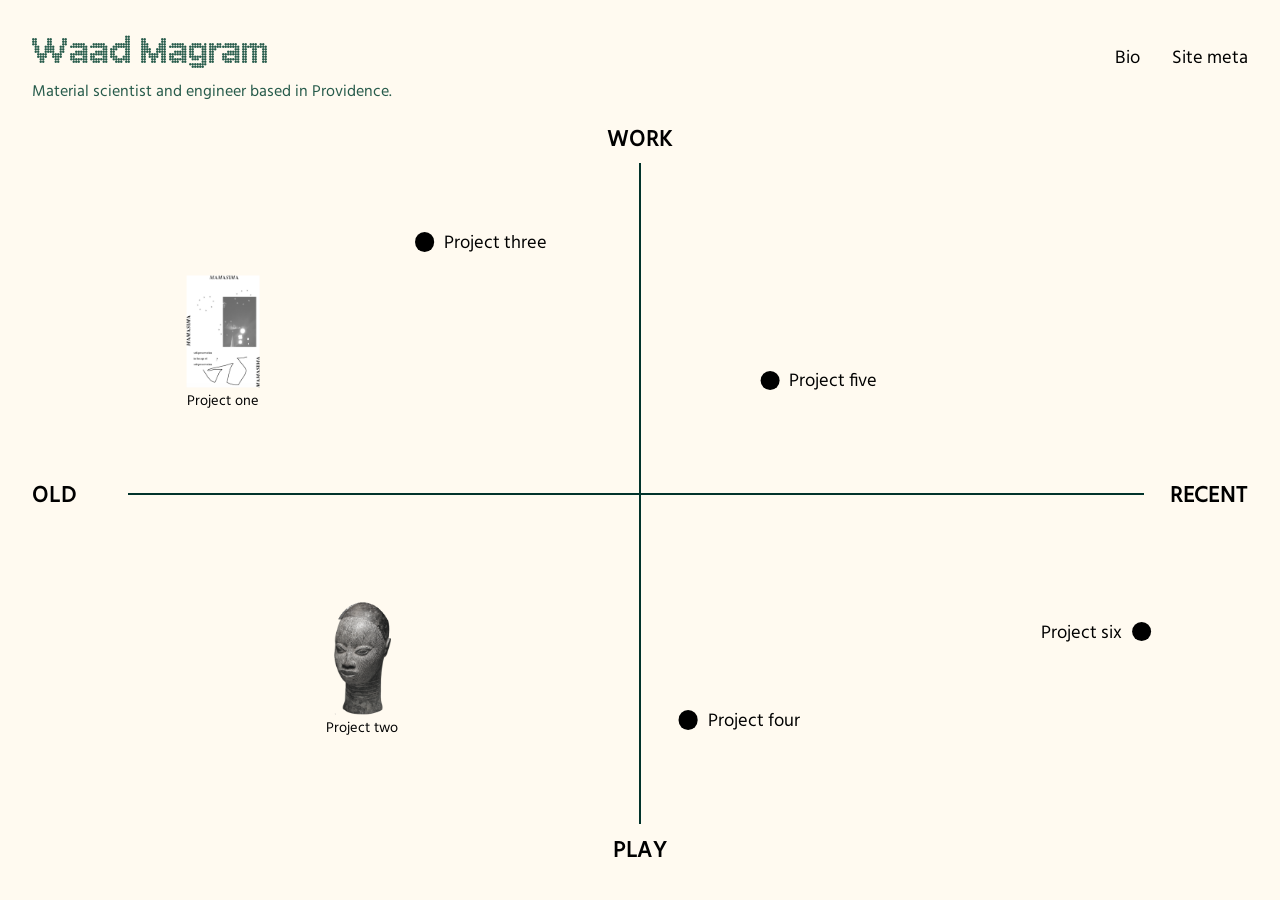
==== commit 3be72ad2: "Update index.html" ====
--- a/index.html
+++ b/index.html
@@ -13,7 +13,7 @@
     <div class="wrap">
       <div>
         <a class="brand" href="index.html">Waad Magram</a>
-        <p class="tagline">Material scientist and engineer based in providence.</p>
+        <p class="tagline">Material scientist and engineer based in Providence.</p>
       </div>
       <nav aria-label="Main">
         <a href="bio.html">Bio</a>
--- a/style.css
+++ b/style.css
@@ -1,30 +1,36 @@
-/* ===== fonts ===== */
-@font-face {                       /* your name */
+/* my fonts */
+
+/* my name */
+@font-face {
   font-family: "Array";
   src: url("fonts/array/Array-Regular.woff2") format("woff2");
   font-display: swap;
 }
-@font-face {                       /* all other text */
+
+/* text */
+@font-face {
   font-family: "Hind";
   src: url("fonts/hind/Hind-Regular.woff2") format("woff2");
   font-weight: 400;
   font-display: swap;
 }
-@font-face {                       /* axis labels */
+
+/* axis labels */
+@font-face {
   font-family: "Hind";
-  src: url("fonts/hind/Hind-Bold.woff2") format("woff2");
-  font-weight: 700;
+  src: url("fonts/hind/Hind-light.woff2") format("woff2");
+  font-weight: 400;
   font-display: swap;
 }
 
-/* ===== colors ===== */
+/* colors */
 :root {
   --paper:   #fffaf0;   /* background */
-  --name:    #301728;   /* your name (Aubergine Gleam) */
+  --name:    #275b4b;   /* my name */
   --tagline: #275b4b;   /* tagline */
-  --axis:    #01332b;   /* axis lines (Minty Emerald) */
+  --axis:    #01332b;   /* axis lines */
   --ink:     #000000;   /* text and dots */
-  --block:   #301728;   /* bio sidebar */
+  --block:   #275b4b;   /* bio sidebar */
 
   --font: "Hind", "Helvetica Neue", Arial, sans-serif;
   --name-font: "Array", "Helvetica Neue", Arial, sans-serif;
@@ -157,14 +163,13 @@
 
 /* ===== bio page (bio.html) ===== */
 .bio {
-  background: linear-gradient(to right, var(--block) 0 40%, var(--paper) 40%);
-  padding: 4rem 3rem 4rem 40%;
-  min-height: calc(100vh - 8rem);
+  width: min(100% - 3rem, 76rem);
+  margin: 0 auto;
+  padding: 3rem 0 4rem;
 }
 .bio-inner { display: grid; gap: 2rem; max-width: 36rem; }
 .bio figure { margin: 0; max-width: 22rem; }
 .bio figure img { display: block; width: 100%; aspect-ratio: 4 / 5; object-fit: cover; }
-.bio-text, .bio-contact { padding-left: 3rem; }
 .bio-text p { margin: 0 0 1.4rem; }
 .bio-contact { margin-top: 1rem; }
 .bio-contact a { text-decoration: none; }
@@ -196,10 +201,9 @@
   .point.thumb { font-size: 0.75rem; }
   .chart::before { left: 4rem; right: 4.75rem; }
   .field { inset: 2.75rem 3.5rem; }
-
   .bio {
-    background: linear-gradient(to bottom, var(--block) 0 6rem, var(--paper) 6rem);
-    padding: 6rem 1.5rem 3rem;
+    background: var(--paper);
+    padding: 2rem 1.5rem 3rem;
   }
   .bio figure { margin-inline: -1.5rem; max-width: none; }
   .bio-text, .bio-contact { padding-left: 0; }
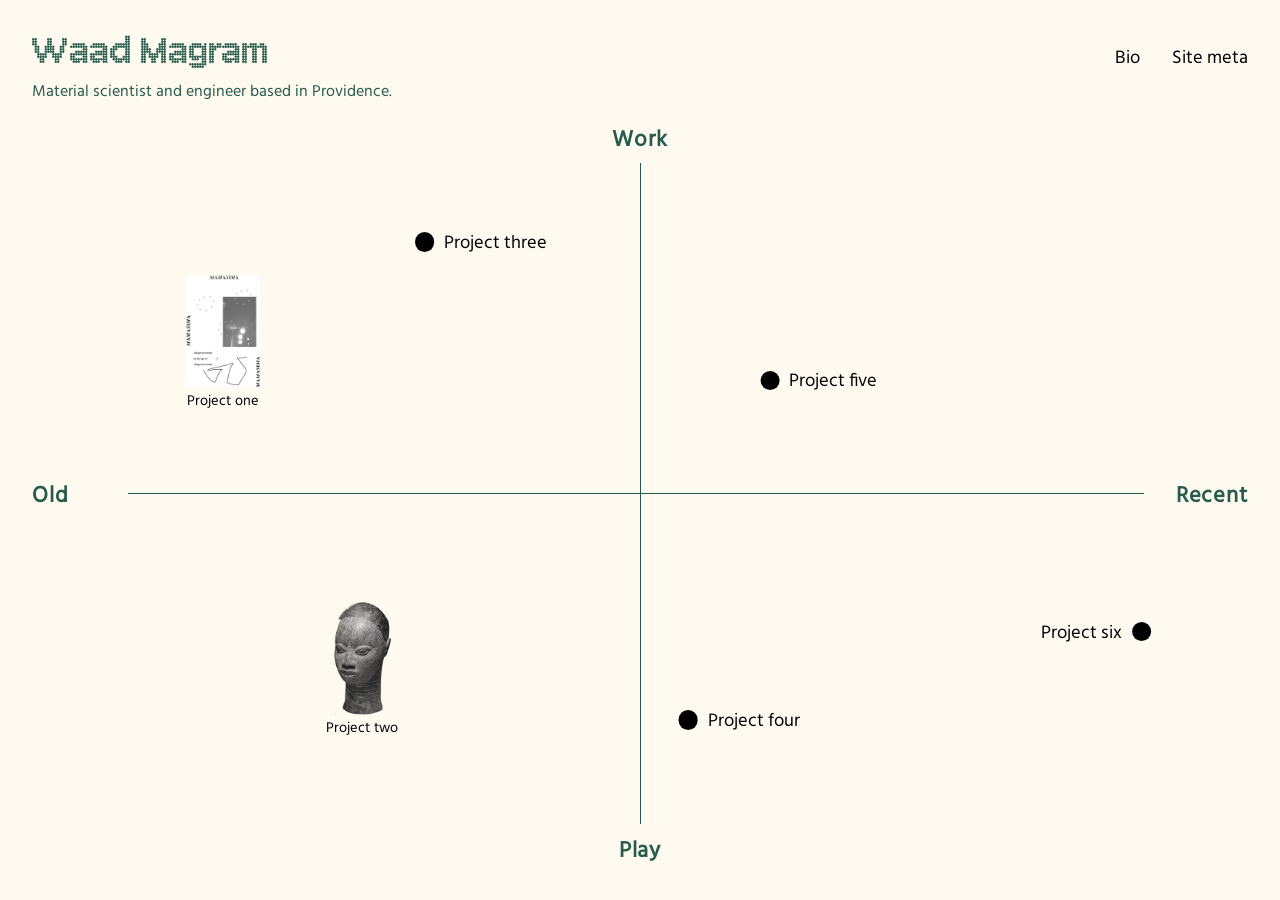
==== commit 468f14d9: "Update index.html" ====
--- a/index.html
+++ b/index.html
@@ -25,10 +25,10 @@
   <main class="main">
     <div class="wrap chart-wrap">
       <div class="chart" role="group" aria-label="Projects plotted by time and by work or play">
-        <span class="axis-label top" aria-hidden="true">work</span>
-        <span class="axis-label bottom" aria-hidden="true">play</span>
-        <span class="axis-label left" aria-hidden="true">old</span>
-        <span class="axis-label right" aria-hidden="true">recent</span>
+        <span class="axis-label top" aria-hidden="true">Work</span>
+        <span class="axis-label bottom" aria-hidden="true">Play</span>
+        <span class="axis-label left" aria-hidden="true">Old</span>
+        <span class="axis-label right" aria-hidden="true">Recent</span>
 
         <div class="field">
           <!--
--- a/style.css
+++ b/style.css
@@ -28,7 +28,7 @@
   --paper:   #fffaf0;   /* background */
   --name:    #275b4b;   /* my name */
   --tagline: #275b4b;   /* tagline */
-  --axis:    #01332b;   /* axis lines */
+  --axis:    #275b4b;   /* axis lines */
   --ink:     #000000;   /* text and dots */
   --block:   #275b4b;   /* bio sidebar */
 
@@ -91,16 +91,18 @@
   position: absolute;
   background: var(--axis);
 }
-.chart::before { left: 6rem; right: 6.5rem; top: 50%; height: 2px; margin-top: -1px; }
-.chart::after  { top: 2.25rem; bottom: 2.25rem; left: 50%; width: 2px; margin-left: -1px; }
+.chart::before { left: 6rem; right: 6.5rem; top: 50%; height: 1px; margin-top: -0.5px; }
+.chart::after  { top: 2.25rem; bottom: 2.25rem; left: 50%; width: 1px; margin-left: -0.5px; }
 
 .axis-label {
   position: absolute;
   font-weight: 700;
   font-size: 1.4rem;
   line-height: 1;
-  text-transform: uppercase;
+  text-transform: capitalize;
   letter-spacing: 0.04em;
+  color: #275b4b; 
+  text-transform: capitalize;
 }
 .axis-label.top    { top: 0;    left: 50%; transform: translateX(-50%); }
 .axis-label.bottom { bottom: 0; left: 50%; transform: translateX(-50%); }
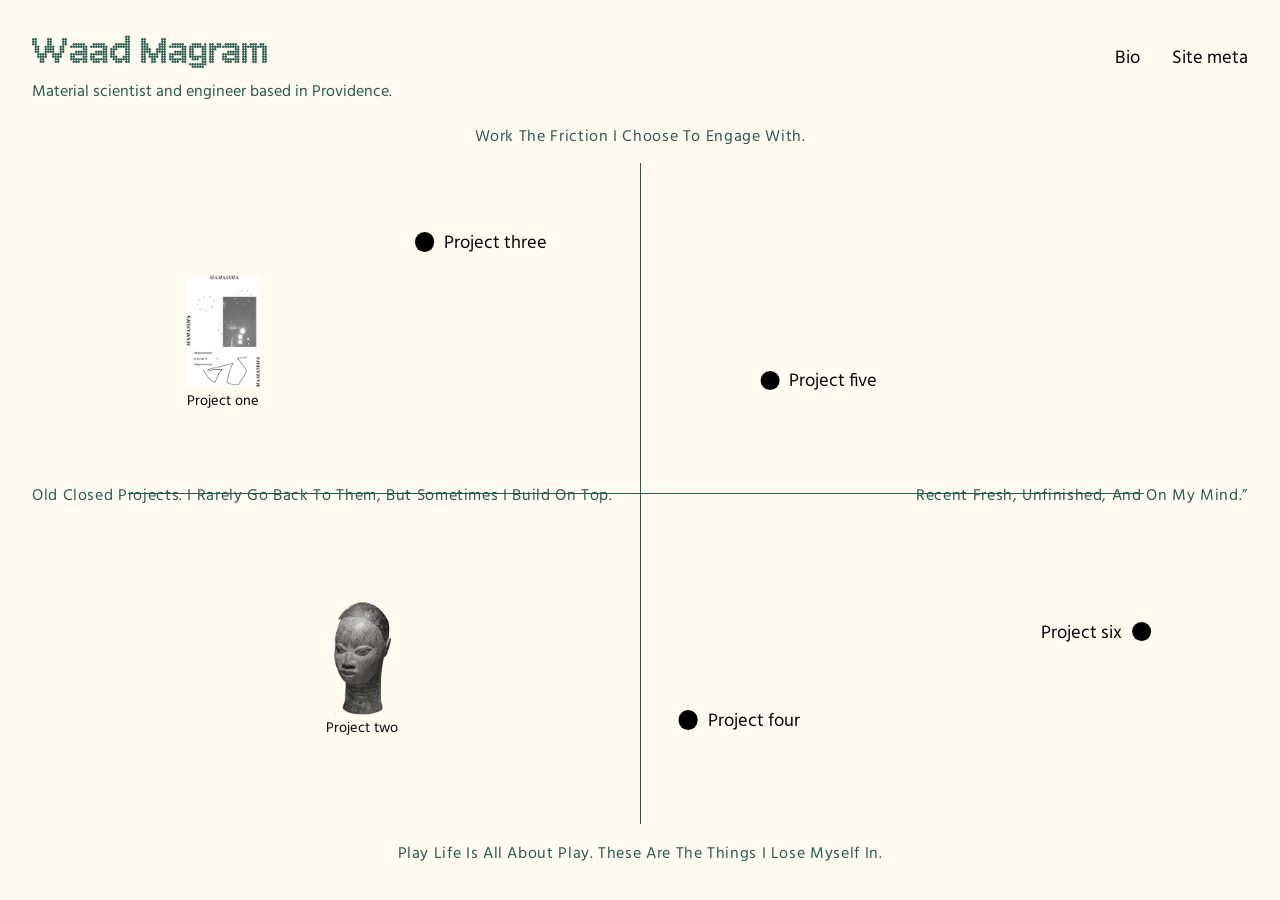
==== commit 994468d4: "Update index.html" ====
--- a/index.html
+++ b/index.html
@@ -25,10 +25,18 @@
   <main class="main">
     <div class="wrap chart-wrap">
       <div class="chart" role="group" aria-label="Projects plotted by time and by work or play">
-        <span class="axis-label top" aria-hidden="true">Work</span>
-        <span class="axis-label bottom" aria-hidden="true">Play</span>
-        <span class="axis-label left" aria-hidden="true">Old</span>
-        <span class="axis-label right" aria-hidden="true">Recent</span>
+        <span class="axis-label top" tabindex="0">Work
+          <span class="tip">The friction I choose to engage with.</span>
+        </span>
+        <span class="axis-label bottom" tabindex="0">Play
+          <span class="tip">Life is all about play. These are the things I lose myself in.</span>
+        </span>
+        <span class="axis-label left" tabindex="0">Old
+          <span class="tip">Closed projects. I rarely go back to them, but sometimes I build on top.</span>
+        </span>
+        <span class="axis-label right" tabindex="0">Recent
+          <span class="tip">Fresh, unfinished, and on my mind.”</span>
+        </span>
 
         <div class="field">
           <!--
--- a/style.css
+++ b/style.css
@@ -96,8 +96,8 @@
 
 .axis-label {
   position: absolute;
-  font-weight: 700;
-  font-size: 1.4rem;
+  font-weight: 300;
+  font-size: 1.0rem;
   line-height: 1;
   text-transform: capitalize;
   letter-spacing: 0.04em;
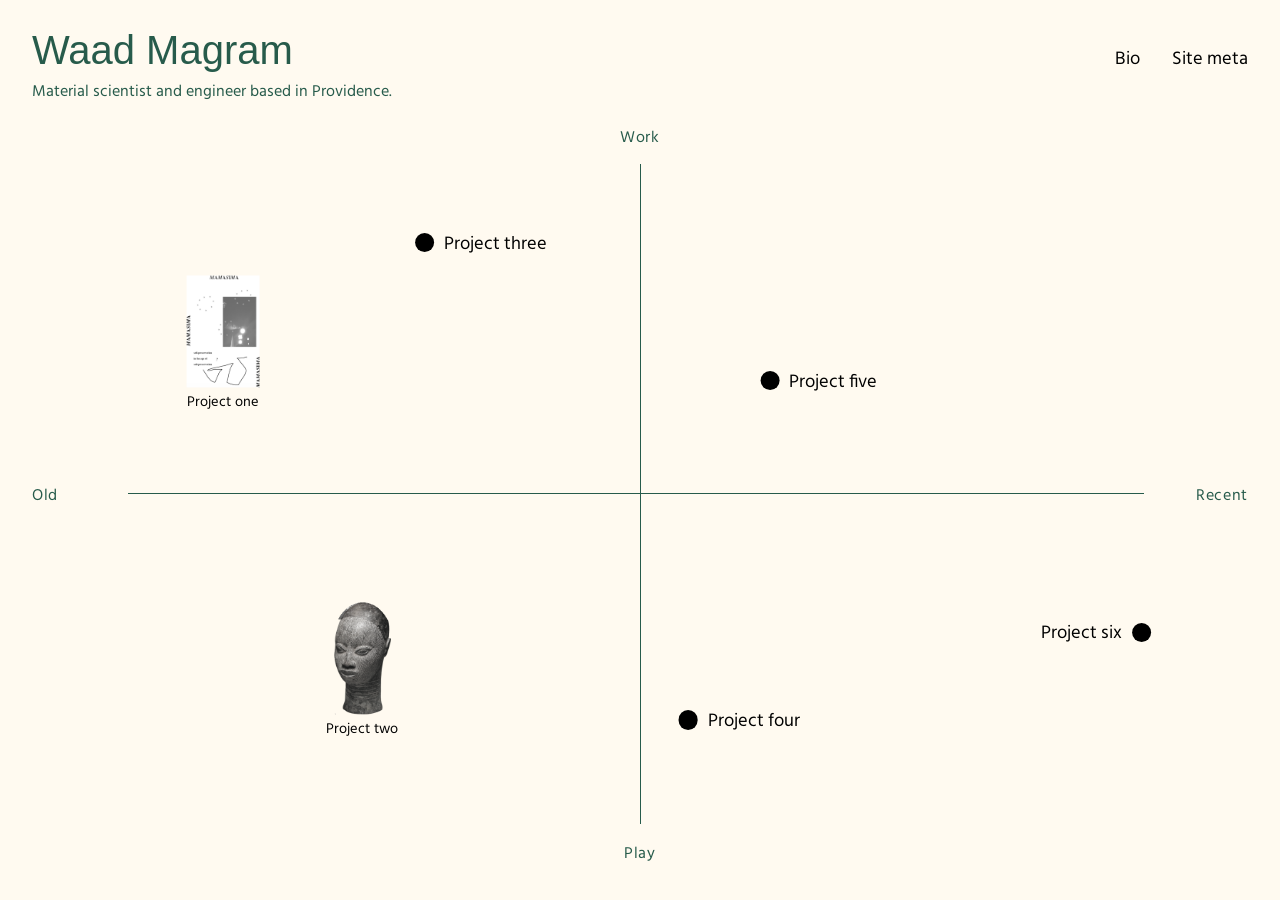
==== commit 1a44d3a5: "Update index.html" ====
--- a/index.html
+++ b/index.html
@@ -16,8 +16,8 @@
         <p class="tagline">Material scientist and engineer based in Providence.</p>
       </div>
       <nav aria-label="Main">
-        <a href="bio.html">Bio</a>
-        <a href="site-meta.html">Site meta</a>
+        <a href="bio/bio.html">Bio</a>
+        <a href="site_meta/site-meta.html">Site meta</a>
       </nav>
     </div>
   </header>
--- a/style.css
+++ b/style.css
@@ -3,7 +3,7 @@
 /* my name */
 @font-face {
   font-family: "Array";
-  src: url("fonts/array/Array-Regular.woff2") format("woff2");
+  src: url("fonts/array/Array-bold.woff2") format("woff2");
   font-display: swap;
 }
 
@@ -163,33 +163,36 @@
 dialog.project-box iframe { display: block; width: 100%; height: 100%; border: 0; }
 
 
-/* ===== bio page (bio.html) ===== */
-.bio {
-  width: min(100% - 3rem, 76rem);
-  margin: 0 auto;
-  padding: 3rem 0 4rem;
-}
-.bio-inner { display: grid; gap: 2rem; max-width: 36rem; }
-.bio figure { margin: 0; max-width: 22rem; }
-.bio figure img { display: block; width: 100%; aspect-ratio: 4 / 5; object-fit: cover; }
-.bio-text p { margin: 0 0 1.4rem; }
-.bio-contact { margin-top: 1rem; }
-.bio-contact a { text-decoration: none; }
-.bio-contact a:hover { text-decoration: underline; }
-
-
-/* ===== site meta page (site-meta.html) ===== */
-.meta { padding: 3rem 0 5rem; }
-.meta-inner { max-width: 40rem; }
-.meta h1 {
-  font-family: var(--name-font);
+/* ===== pop-up boxes on the axis labels ===== */
+.axis-label { z-index: 2; cursor: default; }
+
+.tip {
+  position: absolute;
+  width: 16rem;
+  padding: 0.75rem 1rem;
+  background: #fff;
+  border: 1px solid #000;
+  color: #000;
+  font-size: 0.95rem;
   font-weight: 400;
-  font-size: 1.8rem;
-  color: var(--name);
-  margin: 0 0 1.5rem;
-}
-.meta h2 { font-size: 1.2rem; font-weight: 700; margin: 2rem 0 0.4rem; }
-.meta p { margin: 0 0 1rem; }
+  line-height: 1.45;
+  text-transform: none;
+  letter-spacing: 0;
+  white-space: normal;
+  opacity: 0;
+  visibility: hidden;
+  transition: opacity 0.15s;
+}
+
+/* show the box on hover, or when the label is reached with Tab */
+.axis-label:hover .tip,
+.axis-label:focus .tip { opacity: 1; visibility: visible; }
+
+/* where each box appears */
+.axis-label.top .tip    { top: 130%;    left: 50%; transform: translateX(-50%); }
+.axis-label.bottom .tip { bottom: 130%; left: 50%; transform: translateX(-50%); }
+.axis-label.left .tip   { left: 0;      top: 150%; }
+.axis-label.right .tip  { right: 0;     top: 150%; }
 
 
 /* ===== phones ===== */
@@ -203,14 +206,8 @@
   .point.thumb { font-size: 0.75rem; }
   .chart::before { left: 4rem; right: 4.75rem; }
   .field { inset: 2.75rem 3.5rem; }
-  .bio {
-    background: var(--paper);
-    padding: 2rem 1.5rem 3rem;
-  }
-  .bio figure { margin-inline: -1.5rem; max-width: none; }
-  .bio-text, .bio-contact { padding-left: 0; }
 }
 
 @media (prefers-reduced-motion: reduce) {
   .point::before, .point.thumb img { transition: none; }
-}
+}
